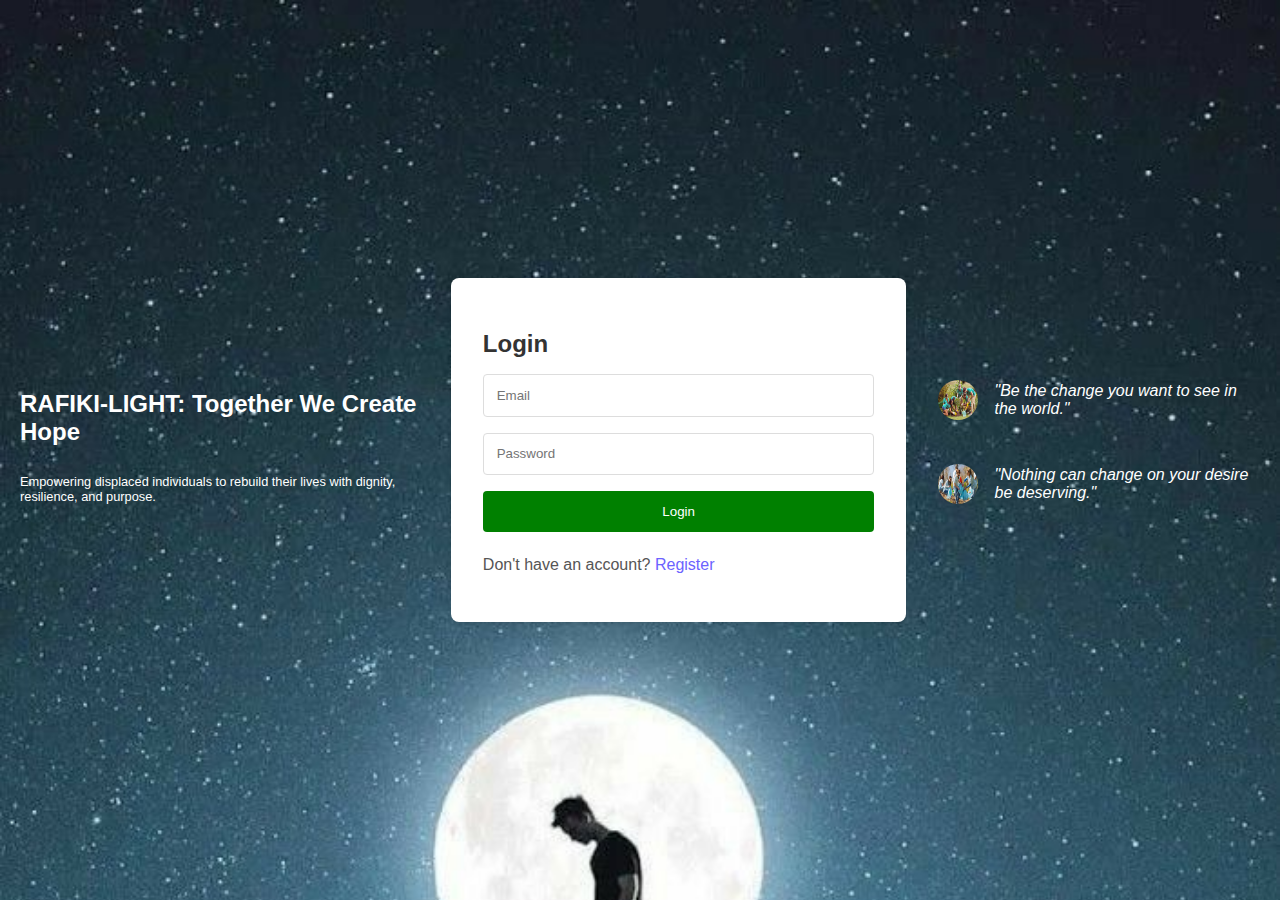
==== auth/login.html @ 2b783836 "index page" ====
<!DOCTYPE html>
<html lang="en">
<head>
    <meta charset="UTF-8">
    <meta name="viewport" content="width=device-width, initial-scale=1.0">
    <meta name="csrf-token" content="{% csrf_token %}">
    <title>Login Page</title>
    <link rel="stylesheet" href="/css/auth.css">
</head>
<body>
    <div class="container">
        <div class="heading">
            <h1>RAFIKI-LIGHT: Together We Create Hope</h1>
            <p>Empowering displaced individuals to rebuild their lives with dignity, resilience, and purpose.</p>
        </div>
        <div class="form-container">
            <h2>Login</h2>
            <form id="login-form">
                <input type="email" id="email" placeholder="Email" required>
                <input type="password" id="password" placeholder="Password" required>
                <button type="submit">Login</button>
                <p>Don't have an account? <a href="../auth/register.html">Register</a></p>
            </form>
        </div>
        <div class="quotes-container">
            <div class="quote">
                <img src="../images/comm1.jpg" alt="Person 1">
                <p>"Be the change you want to see in the world."</p>
            </div>
            <div class="quote">
                <img src="../images/comm2.jpg" alt="Person 2">
                <p>"Nothing can change on your desire be deserving."</p>
            </div>
        </div>
    </div>

    <script>
        document.getElementById('login-form').addEventListener('submit', function(event) {
            event.preventDefault();

            const email = document.getElementById('email').value;
            const password = document.getElementById('password').value;
            const csrfToken = document.querySelector('meta[name="csrf-token"]').getAttribute('content');

            fetch('http://127.0.0.1:8000/login/', {
                method: 'POST',
                headers: {
                    'Content-Type': 'application/json',
                    'X-CSRFToken': csrfToken
                },
                body: JSON.stringify({
                    username: email,
                    password: password,
                }),
            })
            .then(response => response.json())
            .then(data => {
                if (data.token) {
                    console.log('Login successful', data);
                    localStorage.setItem('token', data.token); // Store token
                    window.location.href = '../pages/homepage.html'; // Redirect to dashboard or another page
                } else {
                    console.error('Login failed', data);
                }
            })
            .catch(error => console.error('Error:', error));
        });
    </script>
</body>
</html>
---- css/auth.css ----
body, html {
    margin: 0;
    padding: 0;
    font-family: Arial, sans-serif;
    background-image: url('../images/bg4.jpg');
    background-size: cover;
    
}

.container {
    display: flex;
    justify-content: center;
    align-items: center;
    height: 100vh;
    gap: 2rem;
}

.form-container {
    background-color: white;
    padding: 2rem;
    border-radius: 8px;
    box-shadow: 0 2px 4px rgba(0, 0, 0, 0.1);
    width: 500px;
}

h2 {
    margin-bottom: 1rem;
    font-size: 1.5rem;
    color: #333;
}

form {
    display: flex;
    flex-direction: column;
}

input[type="text"], input[type="email"], input[type="password"] {
    padding: 0.8rem;
    margin-bottom: 1rem;
    border: 1px solid #ddd;
    border-radius: 4px;
}





button[type="submit"], .social-login button {
    padding: 0.8rem;
    border: none;
    border-radius: 4px;
    margin-bottom: 0.5rem;
    cursor: pointer;
}

button[type="submit"] {
    background-color: green;
    color: white;
}

.social-login {
    display: flex;
    flex-direction: column;
}



p {
    margin-bottom: 1rem;
    color: #555;
}

a {
    color: #6c63ff;
    text-decoration: none;
}

.quotes-container {
    display: flex;
    flex-direction: column;
    justify-content: center;
}

.quote {
    display: flex;
    align-items: center;
    margin-bottom: 1rem;
}

.quote img {
    width: 40px;
    height: 40px;
    border-radius: 50%;
    margin-right: 1rem;
}

.quote p {
    margin-right: 20px;
    font-style: italic;
    color: #ffff;
}

.heading h1{
    font-size: 1.5rem;
    margin-top: 10px;
    position: relative;
    align-items: center;
    justify-content: center;
    margin-left: 20px;
    color: #ffff;
}

.heading p {
    color: #ffff;
    font-size: 0.8rem;
    margin-left: 20px;
}
.heading{
    display: grid;
}
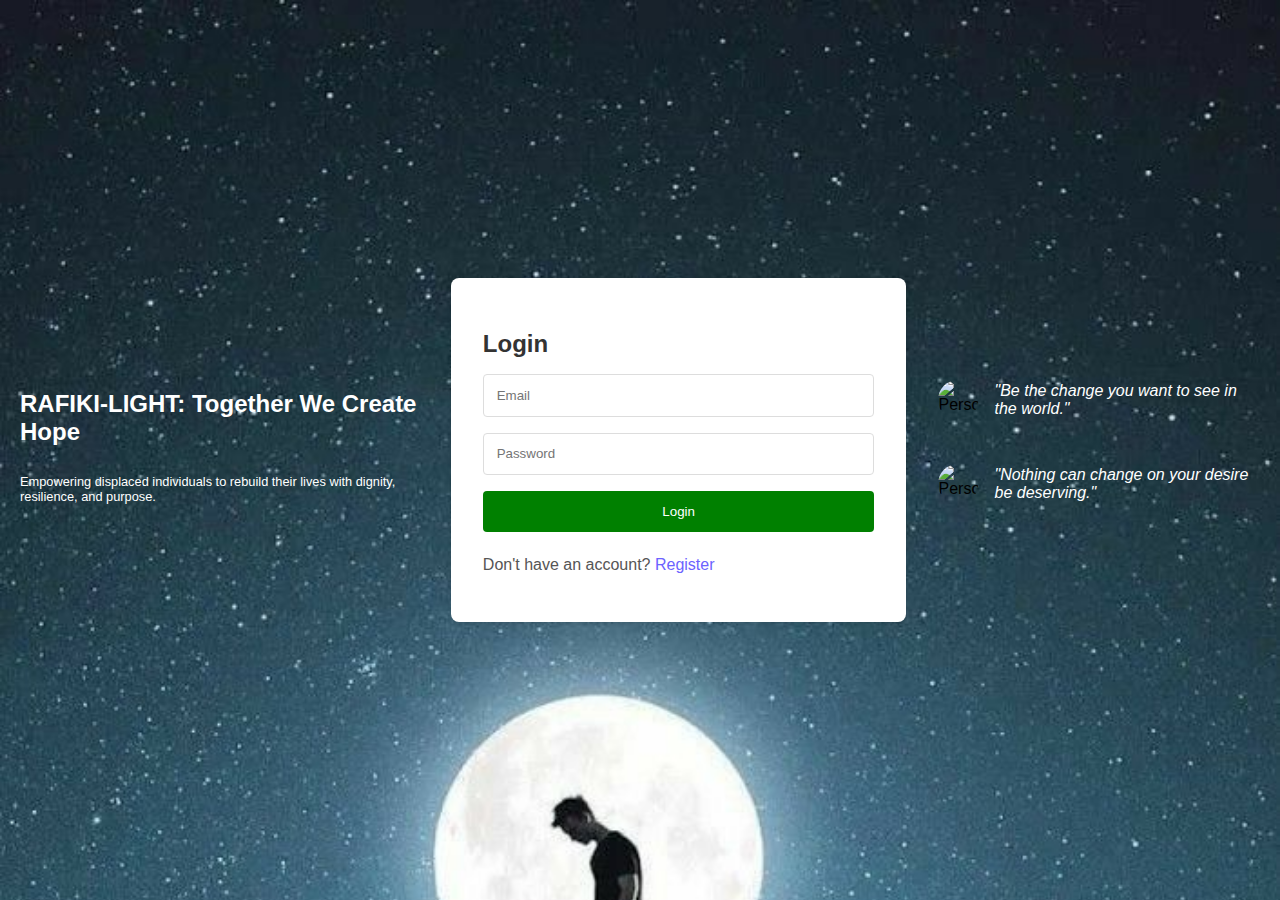
==== commit b497f6c2: "Added the events page" ====
--- a/auth/login.html
+++ b/auth/login.html
@@ -1,5 +1,6 @@
 <!DOCTYPE html>
 <html lang="en">
+
 <head>
     <meta charset="UTF-8">
     <meta name="viewport" content="width=device-width, initial-scale=1.0">
@@ -7,6 +8,7 @@
     <title>Login Page</title>
     <link rel="stylesheet" href="/css/auth.css">
 </head>
+
 <body>
     <div class="container">
         <div class="heading">
@@ -35,7 +37,7 @@
     </div>
 
     <script>
-        document.getElementById('login-form').addEventListener('submit', function(event) {
+        document.getElementById('login-form').addEventListener('submit', function (event) {
             event.preventDefault();
 
             const email = document.getElementById('email').value;
@@ -53,18 +55,23 @@
                     password: password,
                 }),
             })
-            .then(response => response.json())
-            .then(data => {
-                if (data.token) {
-                    console.log('Login successful', data);
-                    localStorage.setItem('token', data.token); // Store token
-                    window.location.href = '../pages/homepage.html'; // Redirect to dashboard or another page
-                } else {
-                    console.error('Login failed', data);
-                }
-            })
-            .catch(error => console.error('Error:', error));
+                .then(response => response.json())
+                .then(data => {
+                    if (data.token) {
+                        console.log('Login successful', data);
+                        localStorage.setItem('token', data.token);
+                        localStorage.setItem('isLoggedIn', 'true'); // Store login state
+                        alert("Login successful. Click OK to continue")
+                        window.location.href = '../index.html';
+                    } else {
+                        console.error('Login failed', data);
+                        alert("Login failed ", data)
+                    }
+                })
+                .catch(error => console.error('Error:', error));
         });
+
     </script>
 </body>
-</html>
+
+</html>